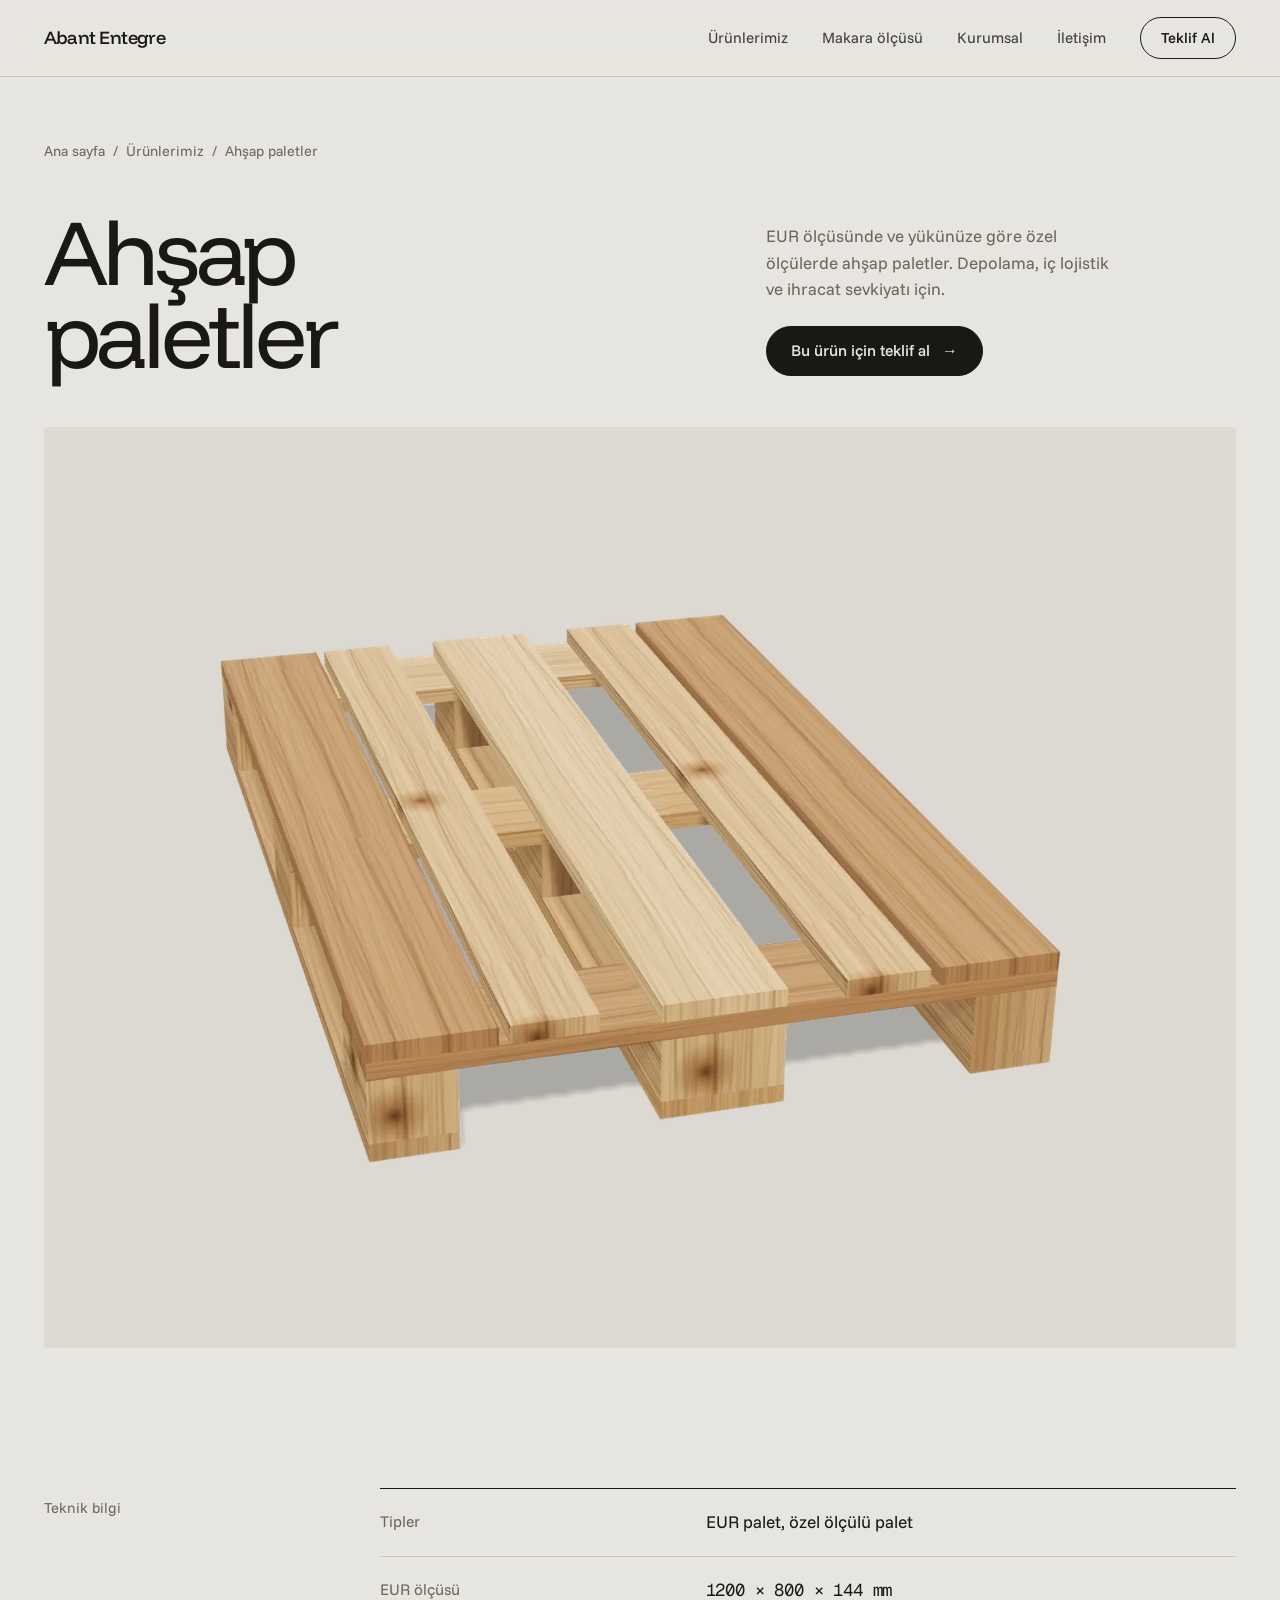
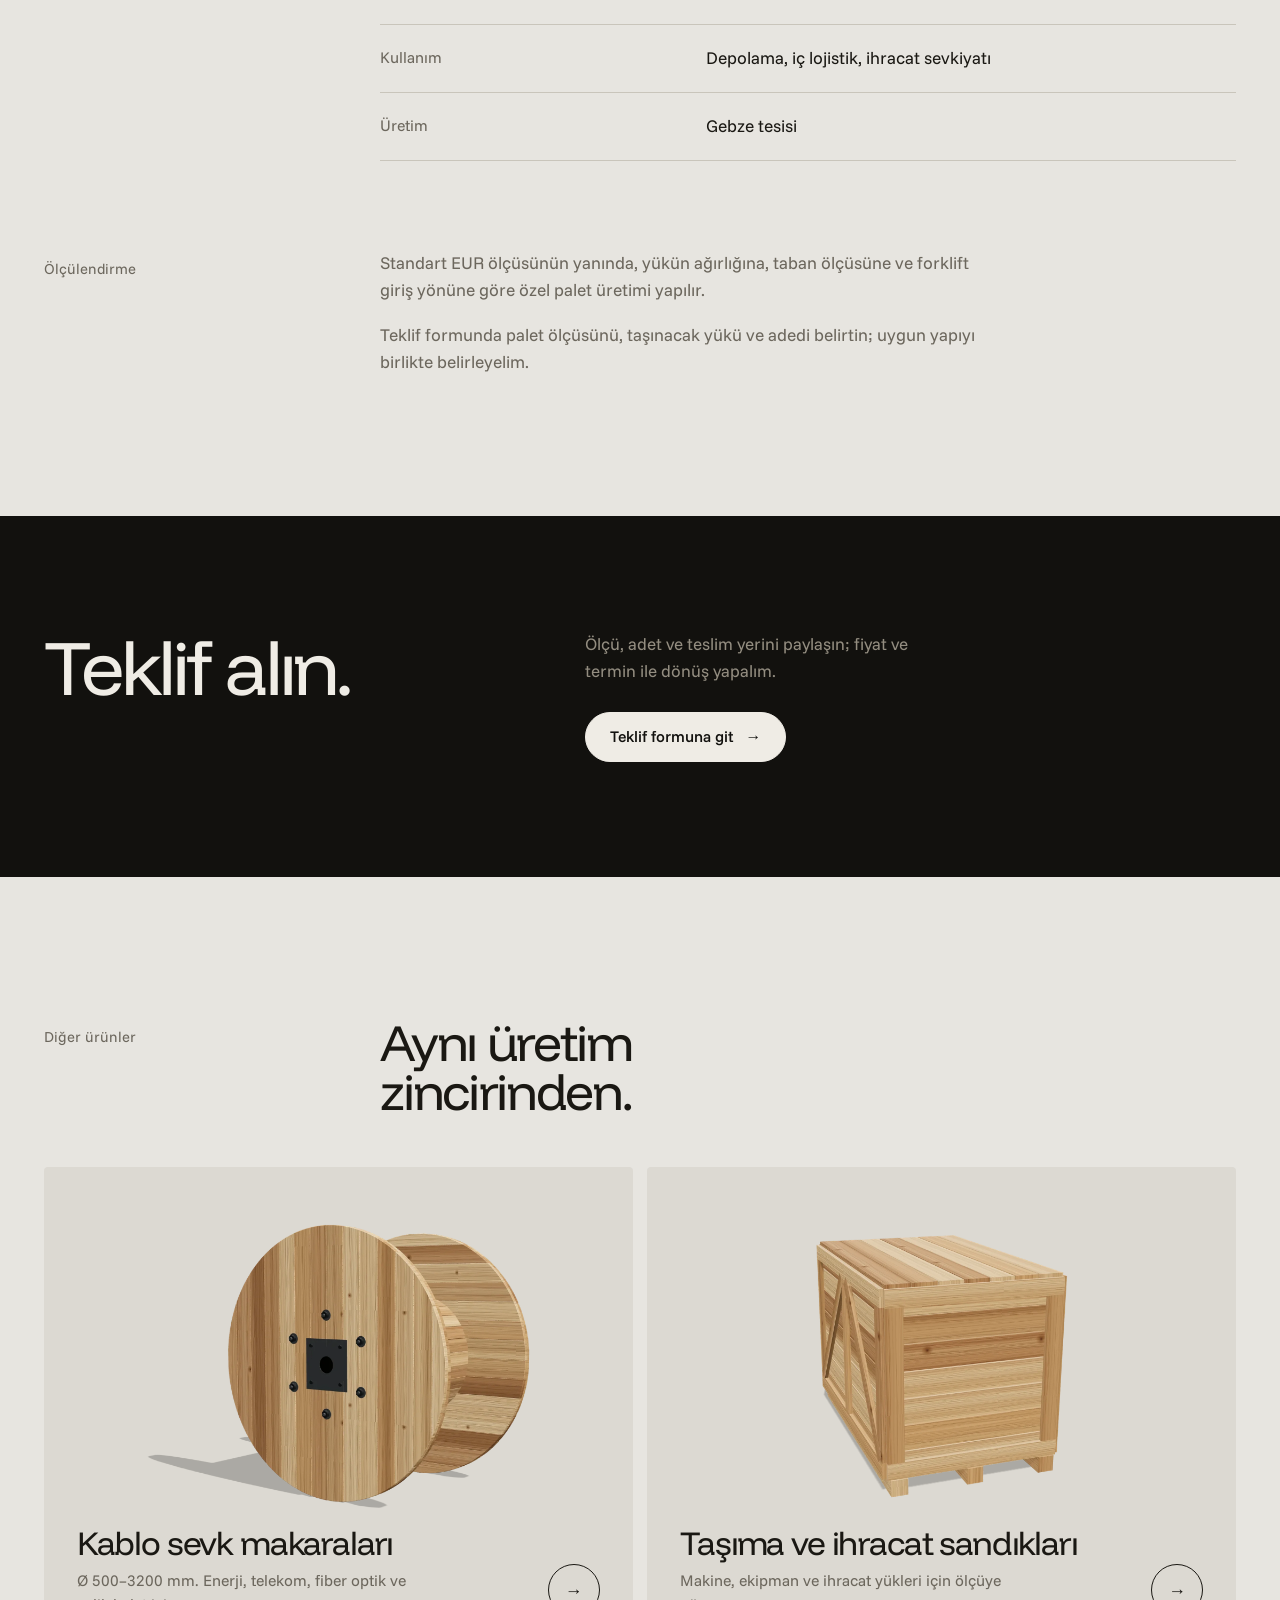
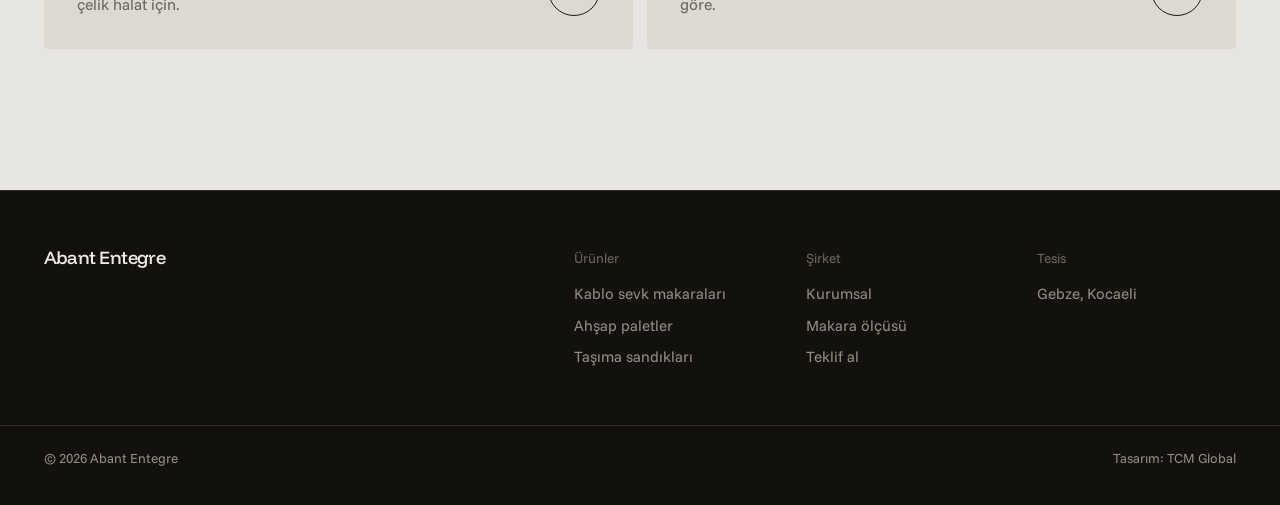
==== urunler/ahsap-paletler.html @ b670e265 "v3: 3D makara hero, ürün render'ları, ölçü aracı, üç ürün sayfası Co-Authored-By: Claude Opus 5.5 <n" ====
<!doctype html>
<html lang="tr">
<head>
<meta charset="utf-8">
<meta name="viewport" content="width=device-width, initial-scale=1, viewport-fit=cover">
<title>Ahşap Paletler · Abant Entegre</title>
<meta name="description" content="EUR palet ve özel ölçülü ahşap paletler: depolama, iç lojistik ve ihracat sevkiyatı için.">
<meta name="theme-color" content="#e7e5e0">
<link rel="preconnect" href="https://fonts.googleapis.com">
<link rel="preconnect" href="https://fonts.gstatic.com" crossorigin>
<link rel="stylesheet" href="https://fonts.googleapis.com/css2?family=Funnel+Display:wght@300..800&family=Funnel+Sans:wght@300..800&family=Geist+Mono:wght@400;500&display=swap">
<link rel="stylesheet" href="../assets/css/site.css">
</head>
<body>

<header class="hdr is-solid" id="hdr">
  <div class="hdr-in px">
    <a class="logo" href="../index.html">Abant Entegre</a>
    <button class="burger" id="burger" aria-expanded="false" aria-controls="nav">Menü</button>
    <nav class="nav" id="nav" aria-label="Ana menü">
      <a href="../index.html#urunler" aria-current="page">Ürünlerimiz</a>
      <a href="../index.html#olcu">Makara ölçüsü</a>
      <a href="../index.html#kurumsal">Kurumsal</a>
      <a href="../index.html#iletisim">İletişim</a>
      <a class="btn btn-nav" href="../index.html?urun=palet#teklif"><span>Teklif Al</span></a>
    </nav>
  </div>
</header>

<main>
  <section class="pp-hero px">
    <nav class="crumb" aria-label="Konum"><a href="../index.html">Ana sayfa</a><span>/</span><a href="../index.html#urunler">Ürünlerimiz</a><span>/</span><span>Ahşap paletler</span></nav>
    <div class="pp-top">
      <h1>Ahşap paletler</h1>
      <div class="pp-side">
        <p>EUR ölçüsünde ve yükünüze göre özel ölçülerde ahşap paletler. Depolama, iç lojistik ve ihracat sevkiyatı için.</p>
        <div class="row"><a class="btn btn-ink" href="../index.html?urun=palet#teklif"><span>Bu ürün için teklif al</span> <i>→</i></a></div>
      </div>
    </div>
    <div class="pp-visual"><img src="../assets/img/render-palet.webp" alt="Ahşap EUR palet" width="1600" height="1200"></div>
  </section>

  <section class="sec px" style="padding-top:clamp(56px,7vw,110px)">
    <div class="pp-body">
      <p class="eyebrow">Teknik bilgi</p>
      <table class="spec">
          <tr><th scope="row">Tipler</th><td>EUR palet, özel ölçülü palet</td></tr>
          <tr><th scope="row">EUR ölçüsü</th><td><span class="num">1200 × 800 × 144 mm</span></td></tr>
          <tr><th scope="row">Kullanım</th><td>Depolama, iç lojistik, ihracat sevkiyatı</td></tr>
          <tr><th scope="row">Üretim</th><td>Gebze tesisi</td></tr>
      </table>
    </div>
    <div class="pp-body">
      <p class="eyebrow">Ölçülendirme</p>
      <div class="pp-text">
        <p>Standart EUR ölçüsünün yanında, yükün ağırlığına, taban ölçüsüne ve forklift giriş yönüne göre özel palet üretimi yapılır.</p><p>Teklif formunda palet ölçüsünü, taşınacak yükü ve adedi belirtin; uygun yapıyı birlikte belirleyelim.</p>
        
      </div>
    </div>
  </section>

  <section class="sec px rfq" style="padding-block:clamp(72px,9vw,140px)">
    <div class="rfq-grid">
      <div class="rfq-intro"><h2>Teklif alın.</h2></div>
      <div class="rfq-intro" style="align-content:end">
        <p>Ölçü, adet ve teslim yerini paylaşın; fiyat ve termin ile dönüş yapalım.</p>
        <div><a class="btn btn-solid" href="../index.html?urun=palet#teklif"><span>Teklif formuna git</span> <i>→</i></a></div>
      </div>
    </div>
  </section>

  <section class="sec px">
    <div class="head" style="margin-bottom:clamp(28px,4vw,56px)"><p class="eyebrow">Diğer ürünler</p><h2 style="font-size:clamp(2rem,4vw,3.6rem)">Aynı üretim zincirinden.</h2></div>
    <div class="others">
      <a class="pcard side" href="kablo-sevk-makaralari.html">
        <figure><img src="../assets/img/render-makara.webp" alt="Ahşap kablo sevk makarası" width="1600" height="1200" loading="lazy"></figure>
        <div class="meta"><h3>Kablo sevk makaraları</h3><p>Ø 500–3200 mm. Enerji, telekom, fiber optik ve çelik halat için.</p><span class="arrow" aria-hidden="true">→</span></div>
      </a>
      <a class="pcard side" href="tasima-sandiklari.html">
        <figure><img src="../assets/img/render-sandik.webp" alt="Ahşap ihracat sandığı" width="1600" height="1200" loading="lazy"></figure>
        <div class="meta"><h3>Taşıma ve ihracat sandıkları</h3><p>Makine, ekipman ve ihracat yükleri için ölçüye göre.</p><span class="arrow" aria-hidden="true">→</span></div>
      </a>
    </div>
  </section>
</main>

<footer class="ftr">
  <div class="ftr-grid px">
    <div><a class="logo" href="../index.html">Abant Entegre</a></div>
    <div><h4>Ürünler</h4><ul><li><a href="kablo-sevk-makaralari.html">Kablo sevk makaraları</a></li><li><a href="ahsap-paletler.html">Ahşap paletler</a></li><li><a href="tasima-sandiklari.html">Taşıma sandıkları</a></li></ul></div>
    <div><h4>Şirket</h4><ul><li><a href="../index.html#kurumsal">Kurumsal</a></li><li><a href="../index.html#olcu">Makara ölçüsü</a></li><li><a href="../index.html#teklif">Teklif al</a></li></ul></div>
    <div><h4>Tesis</h4><ul><li>Gebze, Kocaeli</li></ul></div>
  </div>
  <div class="ftr-base px"><span>© <span id="yr">2026</span> Abant Entegre</span><span>Tasarım: TCM Global</span></div>
</footer>

<a class="qpill" id="qpill" href="../index.html?urun=palet#teklif">Teklif al →</a>
<script src="../assets/js/main.js" defer></script>
</body>
</html>
---- assets/css/site.css ----
/* Abant Entegre — v3
   Layout: dark scroll-driven 3D hero (the reel as the protagonist), then a concrete-grey
   catalogue: asymmetric product grid on warm panels, a scale tool, the real yard photo, RFQ on night. */
:root {
  --ground: #e7e5e0;      /* concrete */
  --panel: #dcd9d2;       /* render backdrop */
  --panel-2: #d3cfc6;
  --ink: #1a1813;
  --muted: #6c675d;
  --line: #c9c5bb;
  --night: #12110e;
  --night-2: #1c1a16;
  --night-ink: #efece5;
  --night-muted: #938d80;
  --night-line: #2f2c26;
  --wood: #b98450;        /* lit pine */

  --f-display: "Funnel Display", "Helvetica Neue", Arial, sans-serif;
  --f-body: "Funnel Sans", "Helvetica Neue", Arial, sans-serif;
  --f-num: "Geist Mono", ui-monospace, Menlo, monospace;

  --gutter: clamp(16px, 3.4vw, 52px);
  --hdr: 76px;
  color-scheme: light;
}
@media (prefers-color-scheme: dark) {
  :root:not([data-theme="light"]) {
    --ground: #151410; --panel: #1f1d18; --panel-2: #26231d; --ink: #ece9e2; --muted: #9a9487; --line: #34312a;
    --night: #0c0b09; --night-2: #171512; --night-line: #2a2722; color-scheme: dark;
  }
}
:root[data-theme="dark"] {
  --ground: #151410; --panel: #1f1d18; --panel-2: #26231d; --ink: #ece9e2; --muted: #9a9487; --line: #34312a;
  --night: #0c0b09; --night-2: #171512; --night-line: #2a2722; color-scheme: dark;
}

*, *::before, *::after { box-sizing: border-box; }
html { -webkit-text-size-adjust: 100%; }
body { margin: 0; background: var(--ground); color: var(--ink); font: 400 17px/1.55 var(--f-body); -webkit-font-smoothing: antialiased; text-rendering: optimizeLegibility; }
img { max-width: 100%; height: auto; display: block; }
a { color: inherit; text-decoration: none; }
h1, h2, h3, p { margin: 0; }
h1, h2, h3 { font-family: var(--f-display); font-weight: 400; letter-spacing: -0.035em; text-wrap: balance; }
button { font: inherit; color: inherit; }
:focus-visible { outline: 2px solid var(--wood); outline-offset: 3px; }
.px { padding-inline: var(--gutter); }
.num { font-family: var(--f-num); font-variant-numeric: tabular-nums; letter-spacing: -0.01em; }
.sr { position: absolute; width: 1px; height: 1px; overflow: hidden; clip: rect(0 0 0 0); white-space: nowrap; }

/* ---------- buttons ---------- */
.btn { display: inline-flex; align-items: center; gap: 12px; height: 50px; padding: 0 24px; border-radius: 999px; font: 500 0.98rem/1 var(--f-body); cursor: pointer; border: 1px solid currentColor; background: transparent; transition: background .25s, color .25s, border-color .25s; white-space: nowrap; }
.btn i { font-style: normal; transition: transform .25s; }
.btn:hover i { transform: translateX(4px); }
.btn-solid { background: var(--night-ink); color: var(--night); border-color: var(--night-ink); }
.btn-solid:hover { background: var(--wood); border-color: var(--wood); color: #fff; }
.btn-ink { background: var(--ink); color: var(--ground); border-color: var(--ink); }
.btn-ink:hover { background: var(--wood); border-color: var(--wood); color: #fff; }
.btn-ghost:hover { background: currentColor; }
.btn-ghost:hover span, .btn-ghost:hover i { color: var(--night); }
.lnk { background: linear-gradient(currentColor, currentColor) 0 100% / 100% 1px no-repeat; padding-bottom: 3px; transition: background-size .35s ease; font-weight: 500; }
.lnk:hover { background-size: 0% 1px; background-position: 100% 100%; }

/* ---------- header ---------- */
.hdr { position: fixed; z-index: 50; top: 0; left: 0; right: 0; padding-top: env(safe-area-inset-top, 0px); color: var(--night-ink); transition: background .35s, color .35s, box-shadow .35s; }
.hdr-in { display: flex; align-items: center; justify-content: space-between; gap: 24px; height: var(--hdr); }
.hdr.is-solid { background: color-mix(in srgb, var(--ground) 88%, transparent); color: var(--ink); backdrop-filter: blur(14px) saturate(1.2); -webkit-backdrop-filter: blur(14px) saturate(1.2); box-shadow: 0 1px 0 var(--line); }
.logo { display: inline-flex; align-items: baseline; gap: 10px; font: 500 1.14rem/1 var(--f-display); letter-spacing: -0.03em; }
.logo small { font: 400 .74rem/1 var(--f-body); letter-spacing: .01em; opacity: .6; }
.nav { display: flex; align-items: center; gap: 34px; font-size: .95rem; }
.nav a:not(.btn) { opacity: .82; transition: opacity .2s; }
.nav a:not(.btn):hover { opacity: 1; }
.nav .btn { height: 42px; padding: 0 20px; font-size: .92rem; }
.hdr .btn-nav { border-color: currentColor; }
.hdr .btn-nav:hover { background: var(--wood); border-color: var(--wood); color: #fff; }
.burger { display: none; background: none; border: 0; cursor: pointer; padding: 10px 0; font-weight: 500; }
@media (max-width: 860px) {
  .burger { display: block; }
  .nav { position: fixed; inset: calc(var(--hdr) + env(safe-area-inset-top, 0px)) 0 auto 0; flex-direction: column; align-items: stretch; gap: 0; padding: 12px var(--gutter) 28px; background: var(--ground); color: var(--ink); box-shadow: 0 1px 0 var(--line); display: none; }
  .nav.open { display: flex; }
  .nav a:not(.btn) { opacity: 1; padding: 14px 0; font: 400 1.7rem/1.1 var(--f-display); letter-spacing: -.03em; border-bottom: 1px solid var(--line); }
  .nav .btn { margin-top: 18px; height: 52px; justify-content: center; background: var(--ink); color: var(--ground); border-color: var(--ink); }
}

/* ---------- hero ---------- */
.hero { position: relative; height: 330vh; background: var(--night); color: var(--night-ink); }
.stage { position: sticky; top: 0; height: 100vh; height: 100svh; overflow: hidden;
  background: radial-gradient(60% 55% at 68% 62%, #2a241b 0%, var(--night) 62%) var(--night); }
@media (max-aspect-ratio: 9/10) { .stage { background: radial-gradient(90% 45% at 50% 38%, #2a241b 0%, var(--night) 70%) var(--night); } }
.stage canvas { position: absolute; inset: 0; width: 100%; height: 100%; opacity: 0; transition: opacity .9s ease; }
.stage.is-live canvas { opacity: 1; }
.poster { position: absolute; right: 2%; top: 50%; width: min(58vw, 980px); transform: translateY(-46%); opacity: .95; transition: opacity .6s ease; pointer-events: none; }
.stage.is-live .poster { opacity: 0; }
.no-webgl .poster { opacity: 1; }
@media (max-aspect-ratio: 9/10) { .poster { right: auto; left: 50%; top: 32%; width: 108vw; transform: translate(-50%, -50%); } }

.intro { position: absolute; inset: auto var(--gutter) clamp(28px, 6vh, 64px) var(--gutter); display: grid; grid-template-columns: minmax(0, 1.25fr) minmax(0, .75fr); gap: 28px 56px; align-items: end;
  opacity: var(--intro, 1); transform: translateY(calc((1 - var(--intro, 1)) * -28px)); }
.intro h1 { font-size: clamp(2.9rem, 6.6vw, 7rem); line-height: .92; letter-spacing: -0.05em; max-width: 14.5ch; font-weight: 400; }
.intro h1 span { color: var(--night-muted); }
.intro-side { display: grid; gap: 26px; max-width: 36ch; padding-bottom: .6rem; }
.intro-side p { color: #c9c3b6; font-size: 1.04rem; }
.intro-actions { display: flex; flex-wrap: wrap; gap: 12px; }
.kicker { position: absolute; top: calc(var(--hdr) + env(safe-area-inset-top, 0px) + clamp(12px, 3vh, 36px)); left: var(--gutter); right: var(--gutter); display: flex; justify-content: space-between; gap: 16px; font-size: .88rem; color: var(--night-muted); opacity: var(--intro, 1); }
.kicker b { font-weight: 500; color: var(--night-ink); }
@media (max-width: 860px), (max-aspect-ratio: 9/10) {
  .intro { grid-template-columns: 1fr; }
  .intro h1 { font-size: clamp(2.6rem, 11.5vw, 4.4rem); }
}
@media (max-width: 760px) { .kicker { display: none; } }

/* exploded-view callouts */
.callout { position: absolute; left: 0; top: 0; z-index: 2; opacity: var(--parts, 0); pointer-events: none; will-change: transform; }
.callout .dot { position: absolute; left: -12px; top: -12px; width: 24px; height: 24px; border-radius: 50%; background: var(--night-ink); color: var(--night); display: grid; place-items: center; font: 500 .72rem/1 var(--f-num); box-shadow: 0 0 0 6px rgba(239,236,229,.12); }
.callout .tag { position: absolute; top: -21px; white-space: nowrap; display: grid; gap: 3px; text-shadow: 0 1px 12px rgba(0,0,0,.65); }
.callout .tag::before { content: ""; position: absolute; top: 21px; width: 44px; height: 1px; background: rgba(239,236,229,.5); }
.callout .tag b { font: 400 1.06rem/1.15 var(--f-display); letter-spacing: -.02em; color: var(--night-ink); }
.callout .tag span { font-size: .82rem; color: var(--night-muted); }
.callout.l .tag { right: 66px; text-align: right; }
.callout.l .tag::before { right: -56px; }
.callout.r .tag { left: 66px; }
.callout.r .tag::before { left: -56px; }
.callout.u .tag { left: -10px; top: auto; bottom: 52px; }
.callout.u .tag::before { left: 10px; top: 100%; margin-top: 8px; width: 1px; height: 30px; }
.callout.d .tag { left: -10px; top: 52px; }
.callout.d .tag::before { left: 10px; top: auto; bottom: 100%; margin-bottom: 8px; width: 1px; height: 30px; }
.legend { display: none; list-style: none; margin: 4px 0 0; padding: 0; gap: 8px; font-size: .92rem; color: #c9c3b6; }
.legend li { display: flex; gap: 10px; align-items: center; }
.legend i { font: 500 .7rem/1 var(--f-num); font-style: normal; width: 20px; height: 20px; border-radius: 50%; background: var(--night-ink); color: var(--night); display: grid; place-items: center; flex: none; }
@media (max-width: 860px) { .callout .tag { display: none; } .legend { display: grid; } .parts-copy p { display: none; } }
.parts-copy { position: absolute; left: var(--gutter); bottom: clamp(28px, 6vh, 64px); max-width: 30ch; display: grid; gap: 14px; opacity: var(--parts, 0); transform: translateY(calc((1 - var(--parts, 0)) * 20px)); }
.parts-copy h2 { font-size: clamp(1.9rem, 3.4vw, 3.1rem); line-height: 1; letter-spacing: -.04em; }
.parts-copy p { color: #c9c3b6; }
.scrollhint { position: absolute; right: var(--gutter); bottom: clamp(28px, 6vh, 64px); display: flex; align-items: center; gap: 12px; font-size: .82rem; color: var(--night-muted); opacity: var(--intro, 1); }
.scrollhint .bar { width: 60px; height: 1px; background: var(--night-line); position: relative; overflow: hidden; }
.scrollhint .bar::after { content: ""; position: absolute; inset: 0; background: var(--night-ink); transform-origin: left; transform: scaleX(calc(var(--progress, 0) * 1.0 + .08)); }
@media (max-width: 860px) { .scrollhint { display: none; } }

/* reduced motion / no WebGL: a normal-height hero */
@media (prefers-reduced-motion: reduce) {
  .hero { height: auto; } .stage { position: relative; height: 100svh; min-height: 620px; }
  .callout, .parts-copy { display: none; } * { transition: none !important; }
}
.no-webgl .hero { height: auto; }
.no-webgl .stage { position: relative; height: 100svh; min-height: 620px; }
.no-webgl .callout, .no-webgl .parts-copy { display: none; }

/* ---------- sections ---------- */
.sec { padding-block: clamp(84px, 11vw, 168px); }
.head { display: grid; grid-template-columns: minmax(0, 3fr) minmax(0, 9fr); gap: 20px clamp(24px, 4vw, 64px); margin-bottom: clamp(40px, 5.5vw, 84px); }
.eyebrow { font-size: .92rem; color: var(--muted); padding-top: .55em; }
.head h2 { font-size: clamp(2.3rem, 5.2vw, 5.1rem); line-height: .96; letter-spacing: -0.045em; max-width: 14ch; }
.head h2 span { color: var(--muted); }
@media (max-width: 760px) { .head { grid-template-columns: 1fr; } .eyebrow { padding-top: 0; } }

/* ---------- product grid ---------- */
.pgrid { display: grid; grid-template-columns: minmax(0, 7fr) minmax(0, 5fr); grid-template-rows: auto auto; gap: 14px; }
.pcard { position: relative; display: grid; grid-template-rows: 1fr auto; background: var(--panel); border-radius: 4px; overflow: hidden; min-width: 0; isolation: isolate; }
.pcard.main { grid-row: span 2; }
.pcard figure { margin: 0; display: grid; place-items: center; padding: clamp(12px, 3vw, 40px) clamp(12px, 3vw, 40px) 0; }
.pcard img { width: 100%; height: auto; aspect-ratio: 4 / 3; object-fit: contain; transition: transform .8s cubic-bezier(.2,.7,.2,1); }
.pcard:hover img { transform: scale(1.035) translateY(-4px); }
.pcard .meta { display: grid; grid-template-columns: minmax(0, 1fr) auto; gap: 8px 24px; align-items: end; padding: 0 clamp(20px, 2.6vw, 36px) clamp(20px, 2.6vw, 34px); }
.pcard h3 { font-size: clamp(1.6rem, 2.6vw, 2.5rem); line-height: 1; letter-spacing: -0.035em; }
.pcard.main h3 { font-size: clamp(2rem, 3.8vw, 3.6rem); }
.pcard p { color: var(--muted); font-size: .98rem; max-width: 38ch; grid-column: 1; }
.pcard .arrow { grid-column: 2; grid-row: 1 / span 2; width: 52px; height: 52px; border-radius: 50%; border: 1px solid var(--ink); display: grid; place-items: center; font-size: 1.1rem; transition: background .25s, color .25s, transform .35s; }
.pcard:hover .arrow { background: var(--ink); color: var(--ground); transform: rotate(-45deg); }
.pcard .spec { position: absolute; top: clamp(18px, 2.4vw, 30px); left: clamp(20px, 2.6vw, 36px); font-size: .84rem; color: var(--muted); }
.pcard .spec b { color: var(--ink); font-weight: 500; }
.pcard.side figure { padding-bottom: 0; }
.pcard.side img { aspect-ratio: 16 / 10; }
@media (max-width: 900px) { .pgrid { grid-template-columns: 1fr; } .pcard.main { grid-row: auto; } .pcard.side img { aspect-ratio: 4 / 3; } }

/* ---------- scale tool ---------- */
.scale { background: var(--ground); }
.tool { display: grid; grid-template-columns: minmax(0, 4fr) minmax(0, 8fr); gap: clamp(28px, 4vw, 64px); align-items: stretch; }
.tool-ctrl { display: grid; gap: 30px; align-content: start; }
.readout { display: grid; gap: 6px; border-top: 1px solid var(--ink); padding-top: 18px; }
.readout .lbl { font-size: .9rem; color: var(--muted); }
.readout .val { font: 400 clamp(3rem, 6vw, 5.4rem)/.9 var(--f-display); letter-spacing: -0.05em; font-variant-numeric: tabular-nums; }
.readout .val small { font-size: .32em; letter-spacing: -0.01em; color: var(--muted); margin-left: .2em; }
.range { width: 100%; appearance: none; -webkit-appearance: none; background: transparent; height: 36px; cursor: pointer; }
.range::-webkit-slider-runnable-track { height: 2px; background: linear-gradient(90deg, var(--ink) var(--fill, 40%), var(--line) var(--fill, 40%)); }
.range::-moz-range-track { height: 2px; background: var(--line); }
.range::-moz-range-progress { height: 2px; background: var(--ink); }
.range::-webkit-slider-thumb { -webkit-appearance: none; width: 26px; height: 26px; border-radius: 50%; background: var(--ink); margin-top: -12px; border: 5px solid var(--ground); box-shadow: 0 0 0 1px var(--ink); }
.range::-moz-range-thumb { width: 16px; height: 16px; border-radius: 50%; background: var(--ink); border: 5px solid var(--ground); box-shadow: 0 0 0 1px var(--ink); }
.range-scale { display: flex; justify-content: space-between; font-size: .8rem; color: var(--muted); margin-top: -4px; }
.chips { display: flex; flex-wrap: wrap; gap: 8px; border: 0; margin: 0; padding: 0; }
.chips legend { font-size: .9rem; color: var(--muted); margin-bottom: 12px; padding: 0; }
.chips label { cursor: pointer; }
.chips input { position: absolute; opacity: 0; pointer-events: none; }
.chips span { display: inline-block; padding: 9px 16px; border: 1px solid var(--line); border-radius: 999px; font-size: .92rem; transition: background .2s, color .2s, border-color .2s; }
.chips label:hover span { border-color: var(--ink); }
.chips input:checked + span { background: var(--ink); color: var(--ground); border-color: var(--ink); }
.chips input:focus-visible + span { outline: 2px solid var(--wood); outline-offset: 2px; }
.note { font-size: .95rem; color: var(--muted); border-left: 2px solid var(--wood); padding: 2px 0 2px 14px; max-width: 42ch; }
.note b { color: var(--ink); font-weight: 500; }
.tool-view { background: var(--panel); border-radius: 4px; padding: clamp(14px, 2.4vw, 32px); display: grid; min-width: 0; }
.tool-view svg { width: 100%; height: auto; display: block; overflow: visible; }
.tool-view .fine { font-size: .8rem; color: var(--muted); margin-top: 10px; }
.sv-ground { stroke: var(--ink); stroke-width: 1.2; }
.sv-door { fill: none; stroke: var(--muted); stroke-width: 1.2; stroke-dasharray: 6 5; }
.sv-door.hc { stroke-dasharray: 1.5 4; stroke-linecap: round; stroke-width: 1.6; }
.sv-person { fill: var(--muted); }
.sv-txt { fill: var(--muted); font: 400 13px var(--f-body); }
.sv-txt.strong { fill: var(--ink); font: 500 15px var(--f-num); }
.sv-dim { stroke: var(--ink); stroke-width: 1; }
.sv-reel-face { fill: #c59a66; }
.sv-reel-plank { stroke: rgba(40, 24, 10, .28); stroke-width: 1; }
.sv-reel-rim { fill: none; stroke: rgba(40, 24, 10, .55); stroke-width: 1.4; }
.sv-reel-drum { fill: none; stroke: rgba(40, 24, 10, .45); stroke-width: 1; stroke-dasharray: 4 4; }
.sv-reel-plate { fill: #3a3a38; }
.sv-reel-hole { fill: var(--panel); }
.sv-reel-bolt { fill: #2b2b29; }
.reelg { transition: transform .45s cubic-bezier(.2,.7,.2,1); }
@media (max-width: 900px) { .tool { grid-template-columns: 1fr; } .tool-view { order: -1; } }

/* ---------- plant ---------- */
.plant { display: grid; grid-template-columns: minmax(0, 5fr) minmax(0, 7fr); gap: clamp(28px, 5vw, 96px); align-items: start; }
.plant figure { margin: 0; position: sticky; top: calc(var(--hdr) + 24px); }
.plant figure img { width: 100%; aspect-ratio: 4 / 5; object-fit: cover; border-radius: 4px; }
.plant figcaption { font-size: .84rem; color: var(--muted); padding-top: 10px; }
.plant-copy { display: grid; gap: clamp(36px, 5vw, 64px); }
.plant-copy h2 { font-size: clamp(2.3rem, 5vw, 4.8rem); line-height: .96; letter-spacing: -.045em; max-width: 12ch; }
.facts2 { display: grid; grid-template-columns: repeat(2, minmax(0, 1fr)); gap: 32px; }
.facts2 div { display: grid; gap: 10px; border-top: 1px solid var(--ink); padding-top: 16px; }
.facts2 h3 { font-size: 1.45rem; letter-spacing: -.025em; }
.facts2 p { color: var(--muted); }
.flow { list-style: none; margin: 0; padding: 0; counter-reset: s; border-top: 1px solid var(--line); }
.flow li { counter-increment: s; display: grid; grid-template-columns: 64px minmax(0, 1fr) minmax(0, 1.3fr); gap: 16px; align-items: baseline; padding: 20px 0; border-bottom: 1px solid var(--line); }
.flow li::before { content: counter(s, decimal-leading-zero); font: 400 .88rem var(--f-num); color: var(--muted); }
.flow b { font: 400 1.5rem/1.1 var(--f-display); letter-spacing: -.03em; }
.flow span { color: var(--muted); font-size: .96rem; }
@media (max-width: 900px) { .plant { grid-template-columns: 1fr; } .plant figure { position: static; } .plant figure img { aspect-ratio: 4 / 3.6; object-position: 50% 70%; } }
@media (max-width: 560px) { .facts2 { grid-template-columns: 1fr; } .flow li { grid-template-columns: 44px minmax(0, 1fr); } .flow span { grid-column: 2; } }

/* ---------- uses band ---------- */
.uses { display: grid; grid-template-columns: repeat(4, minmax(0, 1fr)); border-top: 1px solid var(--ink); }
.uses div { padding: 22px 22px 8px 0; display: grid; gap: 8px; align-content: start; }
.uses div + div { padding-left: 22px; border-left: 1px solid var(--line); }
.uses b { font: 400 clamp(1.4rem, 2.2vw, 2rem)/1.05 var(--f-display); letter-spacing: -.035em; }
.uses span { color: var(--muted); font-size: .96rem; }
@media (max-width: 860px) { .uses { grid-template-columns: repeat(2, minmax(0, 1fr)); } .uses div:nth-child(3) { padding-left: 0; border-left: 0; } .uses div:nth-child(n+3) { border-top: 1px solid var(--line); margin-top: 16px; } }
@media (max-width: 480px) { .uses { grid-template-columns: 1fr; } .uses div, .uses div + div { padding-left: 0; border-left: 0; } .uses div + div { border-top: 1px solid var(--line); margin-top: 8px; } }

/* ---------- RFQ ---------- */
.rfq { background: var(--night); color: var(--night-ink); }
.rfq .eyebrow { color: var(--night-muted); }
.rfq-grid { display: grid; grid-template-columns: minmax(0, 5fr) minmax(0, 7fr); gap: clamp(36px, 6vw, 110px); }
.rfq h2 { font-size: clamp(2.6rem, 6vw, 6rem); line-height: .92; letter-spacing: -.05em; }
.rfq-intro { display: grid; gap: 28px; align-content: start; }
.rfq-intro p { color: var(--night-muted); max-width: 36ch; }
.contact { display: grid; gap: 4px; font-size: .95rem; color: var(--night-muted); border-top: 1px solid var(--night-line); padding-top: 18px; }
.contact b { color: var(--night-ink); font-weight: 500; }
form.q { display: grid; gap: 34px; }
.q .chips legend { color: var(--night-muted); }
.q .chips span { border-color: var(--night-line); }
.q .chips label:hover span { border-color: var(--night-ink); }
.q .chips input:checked + span { background: var(--night-ink); color: var(--night); border-color: var(--night-ink); }
.fields { display: grid; grid-template-columns: repeat(2, minmax(0, 1fr)); gap: 30px 32px; }
.fld { display: grid; gap: 4px; min-width: 0; }
.fld.wide { grid-column: 1 / -1; }
.fld label { font-size: .86rem; color: var(--night-muted); }
.fld input, .fld textarea { width: 100%; font: 400 1.2rem/1.35 var(--f-body); color: var(--night-ink); background: transparent; border: 0; border-bottom: 1px solid var(--night-line); border-radius: 0; padding: 8px 0 12px; transition: border-color .2s; }
.fld textarea { min-height: 90px; resize: vertical; }
.fld input::placeholder, .fld textarea::placeholder { color: #5f5a50; }
.fld input:focus, .fld textarea:focus { outline: none; border-bottom-color: var(--night-ink); }
.file { display: flex; align-items: center; gap: 14px; border: 1px dashed var(--night-line); border-radius: 4px; padding: 16px 18px; cursor: pointer; color: var(--night-muted); font-size: .95rem; transition: border-color .2s; }
.file:hover { border-color: var(--night-ink); }
.file input { position: absolute; opacity: 0; width: 1px; height: 1px; }
.file b { color: var(--night-ink); font-weight: 500; }
.q-foot { display: flex; flex-wrap: wrap; align-items: center; justify-content: space-between; gap: 18px; }
.q-foot small { color: var(--night-muted); max-width: 40ch; font-size: .85rem; }
.status { font-size: .95rem; color: var(--night-ink); border-left: 2px solid var(--wood); padding-left: 14px; }
.status.err { border-left-color: #e0795a; }
@media (max-width: 900px) { .rfq-grid { grid-template-columns: 1fr; } }
@media (max-width: 560px) { .fields { grid-template-columns: 1fr; } }

/* ---------- footer ---------- */
.ftr { background: var(--night); color: var(--night-muted); border-top: 1px solid var(--night-line); }
.ftr-grid { display: grid; grid-template-columns: minmax(0, 5fr) repeat(3, minmax(0, 2fr)); gap: 32px; padding-block: 56px; font-size: .95rem; }
.ftr .logo { color: var(--night-ink); }
.ftr h4 { margin: 0 0 14px; font-weight: 400; font-size: .85rem; color: #6b665c; }
.ftr ul { list-style: none; margin: 0; padding: 0; display: grid; gap: 8px; }
.ftr a:hover { color: var(--night-ink); }
.ftr-base { display: flex; flex-wrap: wrap; justify-content: space-between; gap: 12px; padding-block: 22px 36px; border-top: 1px solid var(--night-line); font-size: .84rem; }
@media (max-width: 760px) { .ftr-grid { grid-template-columns: repeat(2, minmax(0, 1fr)); } .ftr-grid > :first-child { grid-column: 1 / -1; } }

/* mobile quote pill */
.qpill { display: none; }
@media (max-width: 760px) {
  .qpill.in-hero { opacity: 0; pointer-events: none; transform: translate(-50%, 16px); }
  .qpill { position: fixed; z-index: 45; left: 50%; bottom: calc(14px + env(safe-area-inset-bottom, 0px)); transform: translateX(-50%); display: inline-flex; align-items: center; gap: 10px; height: 50px; padding: 0 26px; border-radius: 999px; background: var(--wood); color: #fff; font-weight: 500; box-shadow: 0 10px 30px rgba(0,0,0,.28); transition: opacity .3s, transform .3s; }
  .qpill.hide { opacity: 0; pointer-events: none; transform: translate(-50%, 16px); }
}

/* ---------- product pages ---------- */
.pp-hero { padding-top: calc(var(--hdr) + clamp(28px, 5vw, 72px)); padding-bottom: clamp(24px, 4vw, 56px); }
.crumb { font-size: .9rem; color: var(--muted); display: flex; gap: 8px; flex-wrap: wrap; margin-bottom: clamp(24px, 4vw, 48px); }
.crumb a:hover { color: var(--ink); }
.pp-top { display: grid; grid-template-columns: minmax(0, 7fr) minmax(0, 5fr); gap: 24px clamp(28px, 5vw, 96px); align-items: end; }
.pp-top h1 { font-size: clamp(2.8rem, 7.2vw, 7.2rem); line-height: .9; letter-spacing: -.05em; max-width: 9ch; }
.pp-side { display: grid; gap: 24px; max-width: 40ch; }
.pp-side p { color: var(--muted); font-size: 1.06rem; }
.pp-side .row { display: flex; flex-wrap: wrap; gap: 12px; }
.pp-visual { background: var(--panel); border-radius: 4px; margin-top: clamp(28px, 4vw, 56px); display: grid; place-items: center; padding: clamp(16px, 4vw, 64px); }
.pp-visual img { width: min(100%, 1100px); aspect-ratio: 4 / 3; object-fit: contain; }
@media (max-width: 860px) { .pp-top { grid-template-columns: 1fr; } }
.pp-body { display: grid; grid-template-columns: minmax(0, 3fr) minmax(0, 9fr); gap: 20px clamp(24px, 4vw, 64px); }
.pp-body + .pp-body { margin-top: clamp(56px, 7vw, 110px); }
@media (max-width: 760px) { .pp-body { grid-template-columns: 1fr; } }
table.spec { width: 100%; border-collapse: collapse; font-size: 1.08rem; }
table.spec th, table.spec td { text-align: left; font-weight: 400; padding: 20px 0; border-bottom: 1px solid var(--line); vertical-align: top; }
table.spec th { color: var(--muted); width: 38%; padding-right: 20px; font-size: .98rem; }
table.spec tr:first-child > * { border-top: 1px solid var(--ink); }
table.spec td.num { font-size: 1.05rem; }
.pp-text { max-width: 60ch; display: grid; gap: 18px; font-size: 1.08rem; }
.pp-text p { color: var(--muted); }
.others { display: grid; grid-template-columns: repeat(2, minmax(0, 1fr)); gap: 14px; }
@media (max-width: 700px) { .others { grid-template-columns: 1fr; } }

@media (prefers-reduced-motion: reduce) { html { scroll-behavior: auto; } }
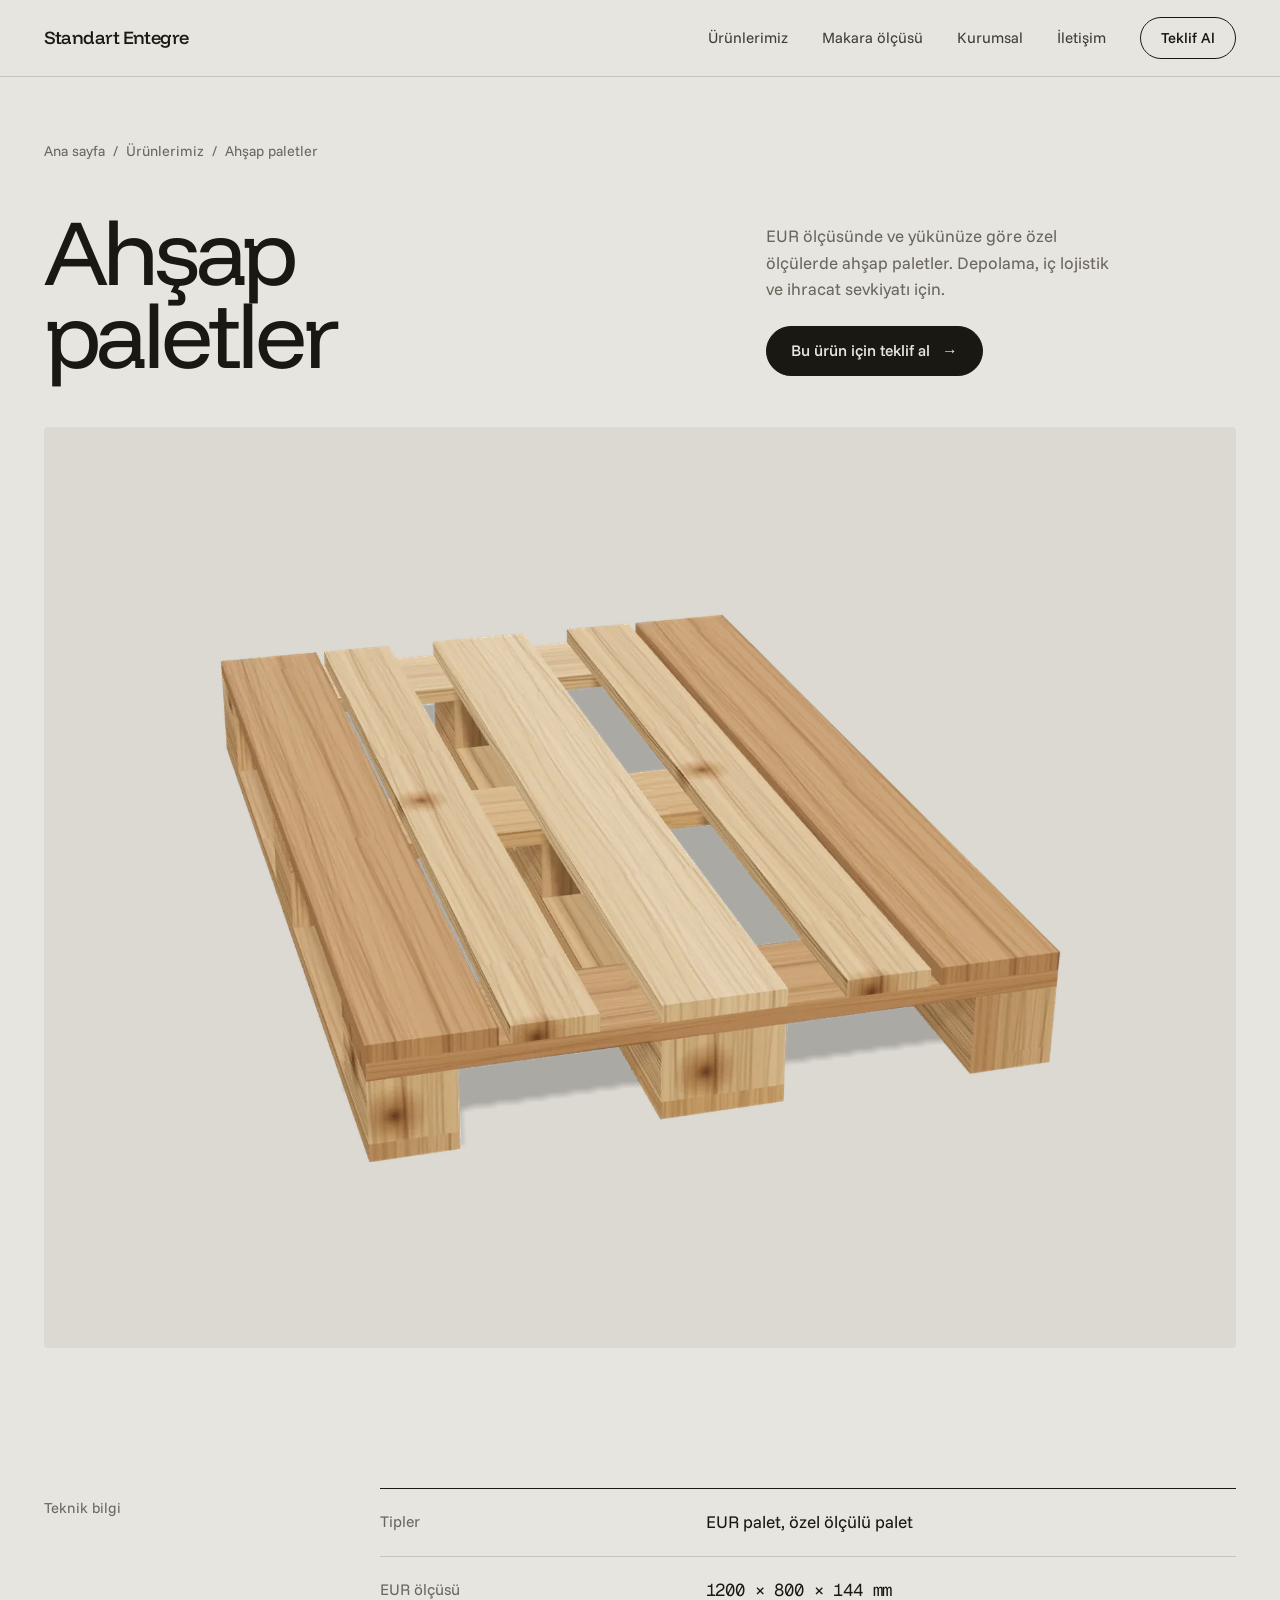
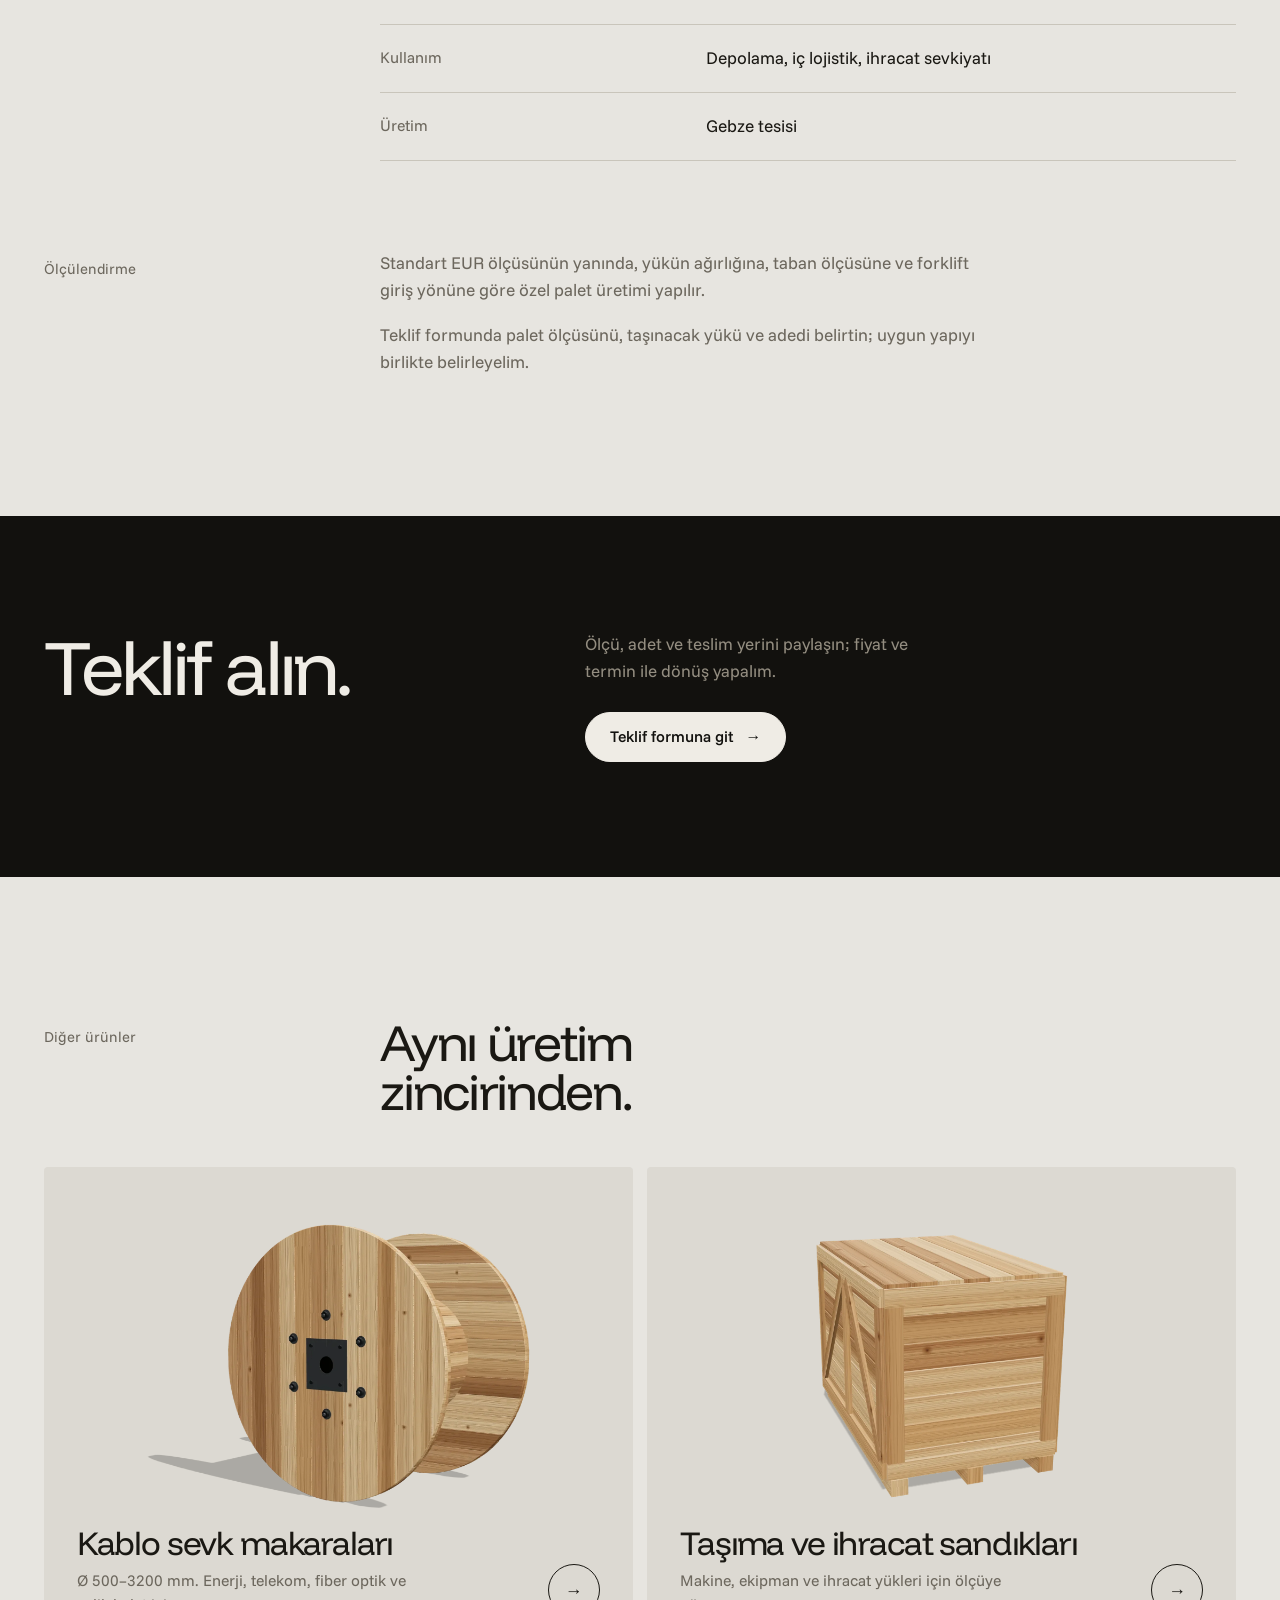
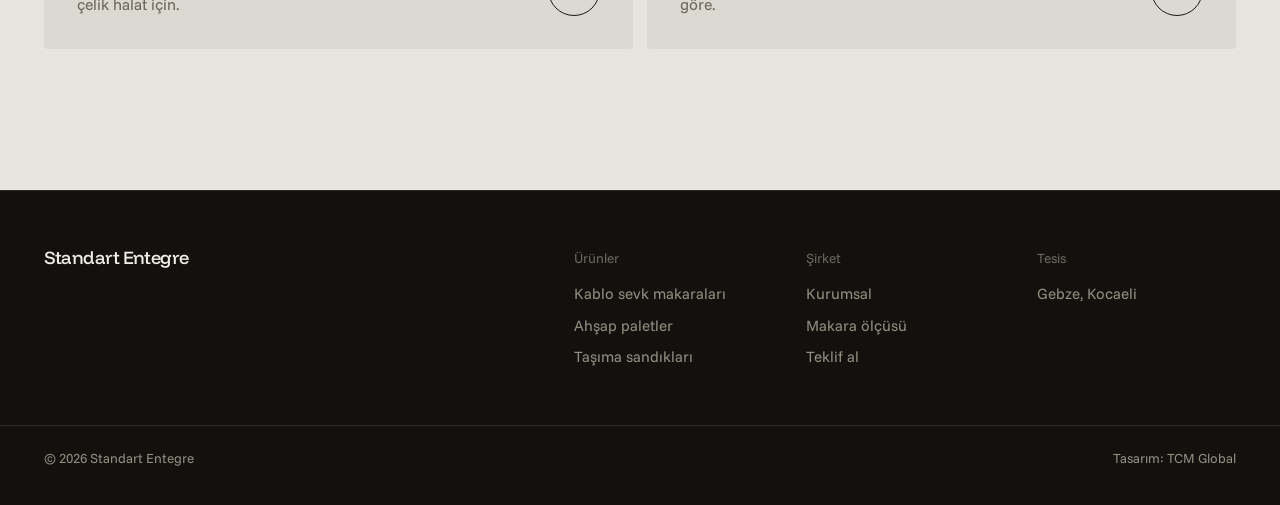
==== commit b3d9b1ea: "Marka adı: Abant Entegre → Standart Entegre Co-Authored-By: Claude Opus 5.5 <noreply@anthropic.com> " ====
--- a/urunler/ahsap-paletler.html
+++ b/urunler/ahsap-paletler.html
@@ -3,7 +3,7 @@
 <head>
 <meta charset="utf-8">
 <meta name="viewport" content="width=device-width, initial-scale=1, viewport-fit=cover">
-<title>Ahşap Paletler · Abant Entegre</title>
+<title>Ahşap Paletler · Standart Entegre</title>
 <meta name="description" content="EUR palet ve özel ölçülü ahşap paletler: depolama, iç lojistik ve ihracat sevkiyatı için.">
 <meta name="theme-color" content="#e7e5e0">
 <link rel="preconnect" href="https://fonts.googleapis.com">
@@ -15,7 +15,7 @@
 
 <header class="hdr is-solid" id="hdr">
   <div class="hdr-in px">
-    <a class="logo" href="../index.html">Abant Entegre</a>
+    <a class="logo" href="../index.html">Standart Entegre</a>
     <button class="burger" id="burger" aria-expanded="false" aria-controls="nav">Menü</button>
     <nav class="nav" id="nav" aria-label="Ana menü">
       <a href="../index.html#urunler" aria-current="page">Ürünlerimiz</a>
@@ -86,12 +86,12 @@
 
 <footer class="ftr">
   <div class="ftr-grid px">
-    <div><a class="logo" href="../index.html">Abant Entegre</a></div>
+    <div><a class="logo" href="../index.html">Standart Entegre</a></div>
     <div><h4>Ürünler</h4><ul><li><a href="kablo-sevk-makaralari.html">Kablo sevk makaraları</a></li><li><a href="ahsap-paletler.html">Ahşap paletler</a></li><li><a href="tasima-sandiklari.html">Taşıma sandıkları</a></li></ul></div>
     <div><h4>Şirket</h4><ul><li><a href="../index.html#kurumsal">Kurumsal</a></li><li><a href="../index.html#olcu">Makara ölçüsü</a></li><li><a href="../index.html#teklif">Teklif al</a></li></ul></div>
     <div><h4>Tesis</h4><ul><li>Gebze, Kocaeli</li></ul></div>
   </div>
-  <div class="ftr-base px"><span>© <span id="yr">2026</span> Abant Entegre</span><span>Tasarım: TCM Global</span></div>
+  <div class="ftr-base px"><span>© <span id="yr">2026</span> Standart Entegre</span><span>Tasarım: TCM Global</span></div>
 </footer>
 
 <a class="qpill" id="qpill" href="../index.html?urun=palet#teklif">Teklif al →</a>
--- a/assets/css/site.css
+++ b/assets/css/site.css
@@ -1,4 +1,4 @@
-/* Abant Entegre — v3
+/* Standart Entegre — v3
    Layout: dark scroll-driven 3D hero (the reel as the protagonist), then a concrete-grey
    catalogue: asymmetric product grid on warm panels, a scale tool, the real yard photo, RFQ on night. */
 :root {
